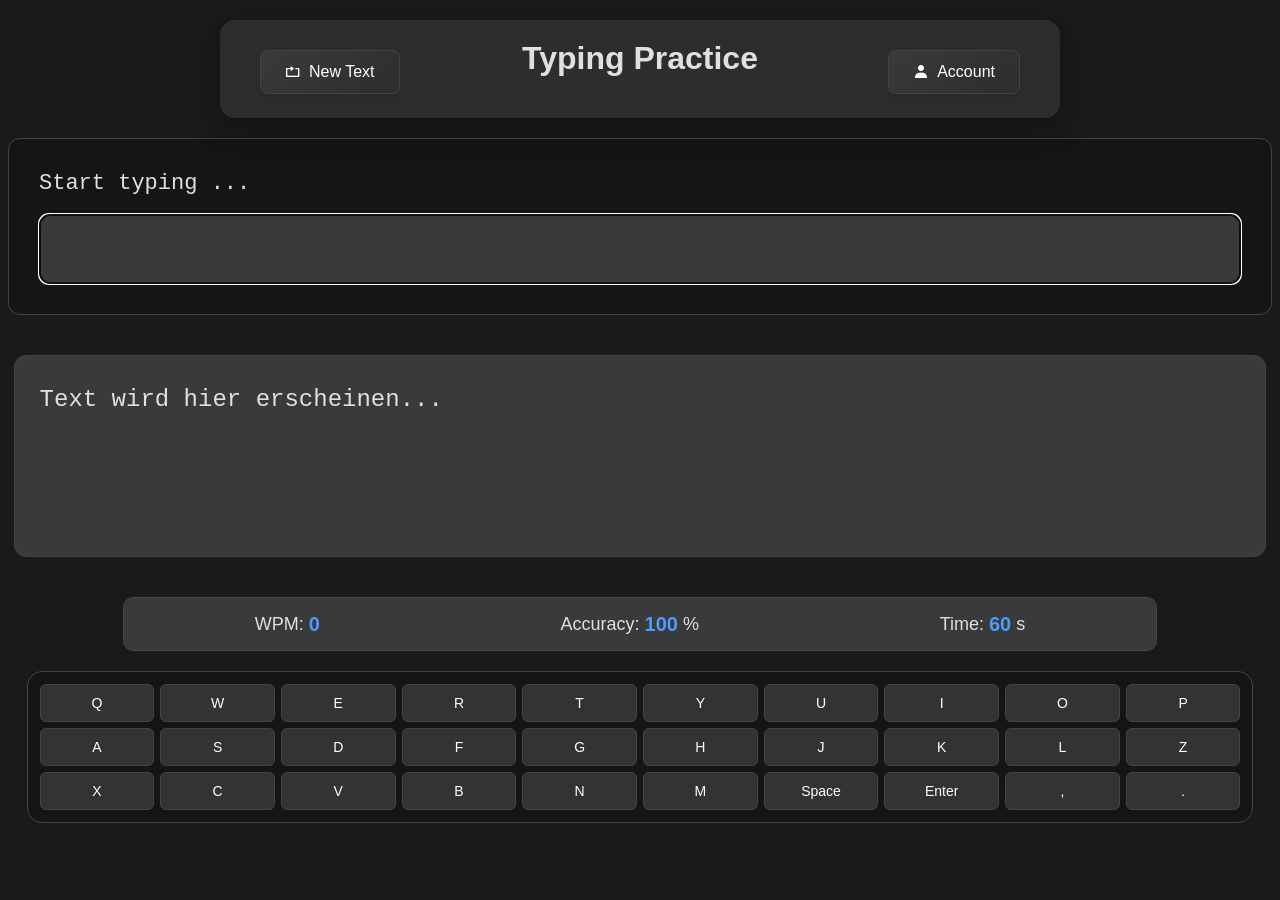
==== index.html @ c9706edd "Update index.html" ====
<link rel="stylesheet" href="style.css">
<link href="https://fonts.googleapis.com/css2?family=Inter:wght@300;400;600&display=swap">
<link href='https://unpkg.com/boxicons@2.1.4/css/boxicons.min.css' rel='stylesheet'>






<!DOCTYPE html>

<html lang="en">
<head>
    <meta charset="UTF-8">
    <meta name="viewport" content="width=device-width, initial-scale=1.0" />
    <title>Typing Practice</title>
    <link rel="stylesheet" href="style.css" />
</head>
<body>
<div id="logo"></div>

 <div class="container">
     <h1 class="title">Typing Practice</h1>
     <div id="top-buttons">
         <button id="new-text-btn"><i class='bx bx-repeat'></i>
             New Text</button>
         <button id="account-btn" onclick="window.location.href='login_page.html'">
             <i class='bx bxs-user'></i>Account</button>
             </div>
     </div>

   <div class="typing-box">
       <p id="text-display">
           Start typing ...
       </p>
       <label for="input-field"></label><input id="input-field" type="text" autocomplete="off" autofocus />
   </div>

<p id="sample-text">Text wird hier erscheinen...</p>
     <div class="stats">
         <div>WPM: <span id="wpm">0</span></div>
         <div>Accuracy: <span id="accuracy">100</span>%</div>
         <div>Time: <span id="time">60</span>s</div>
     </div>

     <div id="keyboard-container">
         <div class="key" data-key="q">Q</div>
         <div class="key" data-key="w">W</div>
         <div class="key" data-key="e">E</div>
         <div class="key" data-key="r">R</div>
         <div class="key" data-key="t">T</div>
         <div class="key" data-key="y">Y</div>
         <div class="key" data-key="u">U</div>
         <div class="key" data-key="i">I</div>
         <div class="key" data-key="o">O</div>
         <div class="key" data-key="p">P</div>
         <div class="key" data-key="a">A</div>
         <div class="key" data-key="s">S</div>
         <div class="key" data-key="d">D</div>
         <div class="key" data-key="f">F</div>
         <div class="key" data-key="g">G</div>
         <div class="key" data-key="h">H</div>
         <div class="key" data-key="j">J</div>
         <div class="key" data-key="k">K</div>
         <div class="key" data-key="l">L</div>
         <div class="key" data-key="z">Z</div>
         <div class="key" data-key="x">X</div>
         <div class="key" data-key="c">C</div>
         <div class="key" data-key="v">V</div>
         <div class="key" data-key="b">B</div>
         <div class="key" data-key="n">N</div>
         <div class="key" data-key="m">M</div>
         <div class="key" data-key=" ">Space</div>
         <div class="key" data-key="enter">Enter</div>
         <div class="key" data-key=",">,</div>
         <div class="key" data-key=".">.</div>
     </div>
<script src="auth.js"></script>
<script src="script.js"></script>
</body>

</html>
---- style.css ----
:root {
    --bg-dark: #1a1a1a;
    --bg-medium: #2d2d2d;
    --bg-light: #3a3a3a;
    --text-primary: #e0e0e0;
    --text-secondary: #a0a0a0;
    --accent: #4a9cff;
    --correct: #4caf50;
    --incorrect: #ff4444;
    --current: #0772ff;
}

body {
    background-color: var(--bg-dark);
    color: var(--text-primary);
    font-family: 'Inter', sans-serif;
}

.container {
    max-width: 800px;
    margin: 20px auto;
    padding: 20px;
    display: flex;
    flex-direction: column;
    gap: 20px;
    background: var(--bg-medium);
    border-radius: 15px;
    box-shadow: 0 10px 30px rgba(0, 0, 0, 0.3);
    position: relative;

}

.title{
    text-align: center;
    margin-top: 0;
    flex-grow: 1;
}

.typing-box {
    background: rgba(0, 0, 0, 0.2);
    border-radius: 12px;
    padding: 30px;
    border: 1px solid #444;
    margin-bottom: 20px;
}
#text-display {
    width: 100%;
    margin: 0 auto 10px auto;
    color: var(--text-primary);
    font-size: 22px;
    text-align: left;
    line-height: 1.4;
    font-family: 'JetBrains Mono', 'Courier', monospace;
    min-height: 35px;
}

#input-field {
    width: 100%;
    height: 70px;
    font-size: 22px;
    background-color: var(--bg-light);
    color: white;
    border: 2px solid #444
    outline: none;
    border-radius: 10px;
    padding: 15px 20px;
    display: block;
    margin: 0 auto;
    transition: border-color 0.2s;

}
#input-field:focus {
    border-color: var(--accent);
}
#keyboard-container {
    display: grid;
    grid-template-columns: repeat(10, 1fr);
    gap: 6px;
    width: 95%;
    margin: 20px auto 0 auto;
    padding: 12px;
    background: rgba(0, 0, 0, 0.2);
    border-radius: 15px;
    border: 1px solid #444;
}

.key {
    background: #333;
    color: white;
    padding: 10px 6px;
    text-align: center;
    border-radius: 6px;
    font-size: 14px;
    user-select: none;
    border: 1px solid #444;
    transition: all 0.1s;

}

.stats {
    text-align: left;
    line-height: 1.6;
    color: var(--text-primary);
    font-size: 18px;
    background: var(--bg-light);
    padding: 10px;
    border-radius: 10px;
    border: 1px solid #444;
    margin: 20px auto;
    width: 80%;
    display: flex;
    justify-content: space-around;
}
.stats div {
    margin-bottom: 0;
    display: flex;

    align-items: center;
    gap: 5px;
}
.stats span {
    color: var(--accent);
    font-weight: 600;
    font-size: 20px;
}
#top-buttons {
    position: absolute;
    top: 30px;
    right: 40px;
    left: 40px;
    display: flex;
    justify-content: space-between;


}

#top-buttons button {
    background: linear-gradient(145deg, #3a3a3a, #2d2d2d);
    color: white;
    border: 1px solid #444;
    padding: 12px 24px;
    border-radius: 8px;
    font-size: 16px;
    cursor: pointer;
    transition: all 0.2s;
    display: flex;
    align-items: center;
    gap: 8px;
    box-shadow: 0 4px 6px rgba(0, 0, 0, 0.1);
}

#top-buttons button:hover {
    background: linear-gradient(145deg, #444, #333);
    border-color: var(--accent);
    transform: translateY(-2px);
    box-shadow: 0 6px rgba(0, 0, 0, 0.1);
}

#top-buttons button:active {
    transform: translateY(0);
}

#sample-text {
    width: 95%;
    margin: 40px auto;
    font-size: 24px;
    color: var(--text-primary);
    text-align: left;
    line-height: 1.6;
    min-height: 150px;
    padding: 25px;
    background: var(--bg-light);
    border-radius: 12px;
    border: 1px solid #444;
    font-family: 'JetBrains Mono', 'Courier', monospace;
    white-space: pre-wrap;
    word-wrap: break-word;
}
.char-correct {
    color: var(--correct);
}
.char-incorrect {
    color: var(--incorrect);
    text-decoration: underline;
}
.char-current {
    background-color: var(--current);
    color: #000;
    padding: 0 2px;
    border-radius: 3px;
}
.key.active {
    background: var(--current);
    color: #000;
    transform: scale(0.95);
}

#logo {
    position: absolute;
    top: 20px;
    left: 40px;
    font-size: 28px;
    font-weight: 700;
    letter-spacing: 1px;
    color: var(--accent);
    text-shadow: 0 2px rgba(0, 0, 0, 0.3);
}
.header-container {
    display: flex;
    justify-content: center;
    align-items: center;
    margin-bottom: 20px;
    position: relative;
}

#new-text-btn {
    margin-right: auto;
}

#account-btn {
    margin-left: auto;
}
---- style.css ----
:root {
    --bg-dark: #1a1a1a;
    --bg-medium: #2d2d2d;
    --bg-light: #3a3a3a;
    --text-primary: #e0e0e0;
    --text-secondary: #a0a0a0;
    --accent: #4a9cff;
    --correct: #4caf50;
    --incorrect: #ff4444;
    --current: #0772ff;
}

body {
    background-color: var(--bg-dark);
    color: var(--text-primary);
    font-family: 'Inter', sans-serif;
}

.container {
    max-width: 800px;
    margin: 20px auto;
    padding: 20px;
    display: flex;
    flex-direction: column;
    gap: 20px;
    background: var(--bg-medium);
    border-radius: 15px;
    box-shadow: 0 10px 30px rgba(0, 0, 0, 0.3);
    position: relative;

}

.title{
    text-align: center;
    margin-top: 0;
    flex-grow: 1;
}

.typing-box {
    background: rgba(0, 0, 0, 0.2);
    border-radius: 12px;
    padding: 30px;
    border: 1px solid #444;
    margin-bottom: 20px;
}
#text-display {
    width: 100%;
    margin: 0 auto 10px auto;
    color: var(--text-primary);
    font-size: 22px;
    text-align: left;
    line-height: 1.4;
    font-family: 'JetBrains Mono', 'Courier', monospace;
    min-height: 35px;
}

#input-field {
    width: 100%;
    height: 70px;
    font-size: 22px;
    background-color: var(--bg-light);
    color: white;
    border: 2px solid #444
    outline: none;
    border-radius: 10px;
    padding: 15px 20px;
    display: block;
    margin: 0 auto;
    transition: border-color 0.2s;

}
#input-field:focus {
    border-color: var(--accent);
}
#keyboard-container {
    display: grid;
    grid-template-columns: repeat(10, 1fr);
    gap: 6px;
    width: 95%;
    margin: 20px auto 0 auto;
    padding: 12px;
    background: rgba(0, 0, 0, 0.2);
    border-radius: 15px;
    border: 1px solid #444;
}

.key {
    background: #333;
    color: white;
    padding: 10px 6px;
    text-align: center;
    border-radius: 6px;
    font-size: 14px;
    user-select: none;
    border: 1px solid #444;
    transition: all 0.1s;

}

.stats {
    text-align: left;
    line-height: 1.6;
    color: var(--text-primary);
    font-size: 18px;
    background: var(--bg-light);
    padding: 10px;
    border-radius: 10px;
    border: 1px solid #444;
    margin: 20px auto;
    width: 80%;
    display: flex;
    justify-content: space-around;
}
.stats div {
    margin-bottom: 0;
    display: flex;

    align-items: center;
    gap: 5px;
}
.stats span {
    color: var(--accent);
    font-weight: 600;
    font-size: 20px;
}
#top-buttons {
    position: absolute;
    top: 30px;
    right: 40px;
    left: 40px;
    display: flex;
    justify-content: space-between;


}

#top-buttons button {
    background: linear-gradient(145deg, #3a3a3a, #2d2d2d);
    color: white;
    border: 1px solid #444;
    padding: 12px 24px;
    border-radius: 8px;
    font-size: 16px;
    cursor: pointer;
    transition: all 0.2s;
    display: flex;
    align-items: center;
    gap: 8px;
    box-shadow: 0 4px 6px rgba(0, 0, 0, 0.1);
}

#top-buttons button:hover {
    background: linear-gradient(145deg, #444, #333);
    border-color: var(--accent);
    transform: translateY(-2px);
    box-shadow: 0 6px rgba(0, 0, 0, 0.1);
}

#top-buttons button:active {
    transform: translateY(0);
}

#sample-text {
    width: 95%;
    margin: 40px auto;
    font-size: 24px;
    color: var(--text-primary);
    text-align: left;
    line-height: 1.6;
    min-height: 150px;
    padding: 25px;
    background: var(--bg-light);
    border-radius: 12px;
    border: 1px solid #444;
    font-family: 'JetBrains Mono', 'Courier', monospace;
    white-space: pre-wrap;
    word-wrap: break-word;
}
.char-correct {
    color: var(--correct);
}
.char-incorrect {
    color: var(--incorrect);
    text-decoration: underline;
}
.char-current {
    background-color: var(--current);
    color: #000;
    padding: 0 2px;
    border-radius: 3px;
}
.key.active {
    background: var(--current);
    color: #000;
    transform: scale(0.95);
}

#logo {
    position: absolute;
    top: 20px;
    left: 40px;
    font-size: 28px;
    font-weight: 700;
    letter-spacing: 1px;
    color: var(--accent);
    text-shadow: 0 2px rgba(0, 0, 0, 0.3);
}
.header-container {
    display: flex;
    justify-content: center;
    align-items: center;
    margin-bottom: 20px;
    position: relative;
}

#new-text-btn {
    margin-right: auto;
}

#account-btn {
    margin-left: auto;
}
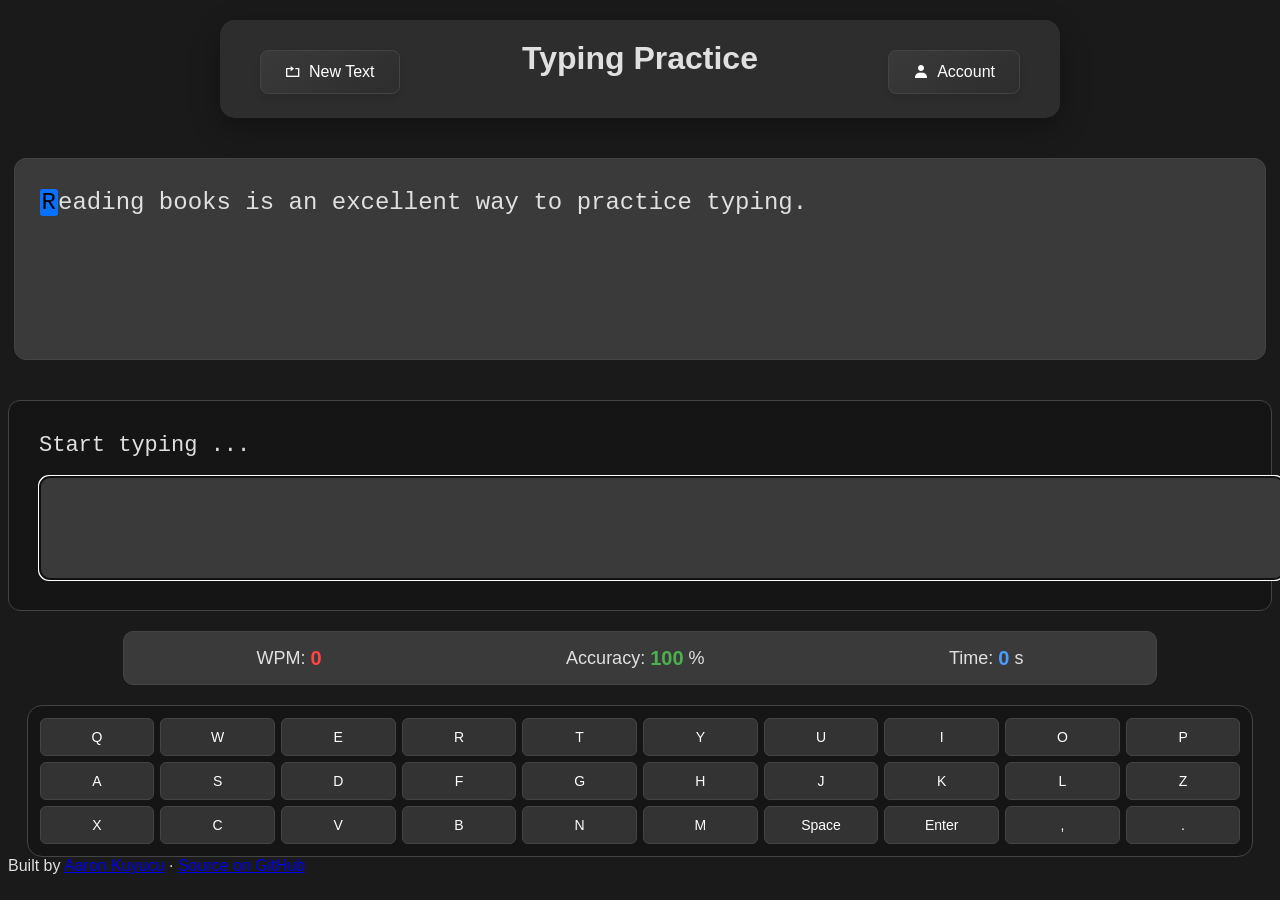
==== commit 17d9a468: "Redesign UI: clean, consistent styling (index.html)" ====
--- a/index.html
+++ b/index.html
@@ -1,49 +1,38 @@
-<link rel="stylesheet" href="style.css">
-<link href="https://fonts.googleapis.com/css2?family=Inter:wght@300;400;600&display=swap">
-<link href='https://unpkg.com/boxicons@2.1.4/css/boxicons.min.css' rel='stylesheet'>
-
-
-
-
-
-
 <!DOCTYPE html>
-
 <html lang="en">
 <head>
     <meta charset="UTF-8">
     <meta name="viewport" content="width=device-width, initial-scale=1.0" />
     <title>Typing Practice</title>
     <link rel="stylesheet" href="style.css" />
+    <link href="https://unpkg.com/boxicons@2.1.4/css/boxicons.min.css" rel="stylesheet">
 </head>
 <body>
 <div id="logo"></div>
 
- <div class="container">
-     <h1 class="title">Typing Practice</h1>
-     <div id="top-buttons">
-         <button id="new-text-btn"><i class='bx bx-repeat'></i>
-             New Text</button>
-         <button id="account-btn" onclick="window.location.href='login_page.html'">
-             <i class='bx bxs-user'></i>Account</button>
-             </div>
-     </div>
+<main class="app">
+    <div class="container">
+        <h1 class="title">Typing Practice</h1>
+        <div id="top-buttons">
+            <button id="new-text-btn"><i class='bx bx-repeat'></i>New Text</button>
+            <button id="account-btn" onclick="window.location.href='login_page.html'"><i class='bx bxs-user'></i>Account</button>
+        </div>
+    </div>
 
-   <div class="typing-box">
-       <p id="text-display">
-           Start typing ...
-       </p>
-       <label for="input-field"></label><input id="input-field" type="text" autocomplete="off" autofocus />
-   </div>
+    <p id="sample-text">Text wird hier erscheinen...</p>
 
-<p id="sample-text">Text wird hier erscheinen...</p>
-     <div class="stats">
-         <div>WPM: <span id="wpm">0</span></div>
-         <div>Accuracy: <span id="accuracy">100</span>%</div>
-         <div>Time: <span id="time">60</span>s</div>
-     </div>
+    <div class="typing-box">
+        <p id="text-display">Start typing ...</p>
+        <label for="input-field"></label><input id="input-field" type="text" autocomplete="off" autofocus />
+    </div>
 
-     <div id="keyboard-container">
+    <div class="stats">
+        <div>WPM: <span id="wpm">0</span></div>
+        <div>Accuracy: <span id="accuracy">100</span>%</div>
+        <div>Time: <span id="time">60</span>s</div>
+    </div>
+
+    <div id="keyboard-container">
          <div class="key" data-key="q">Q</div>
          <div class="key" data-key="w">W</div>
          <div class="key" data-key="e">E</div>
@@ -74,9 +63,14 @@
          <div class="key" data-key="enter">Enter</div>
          <div class="key" data-key=",">,</div>
          <div class="key" data-key=".">.</div>
-     </div>
+    </div>
+</main>
+
+<footer class="footer">
+    Built by <a href="https://github.com/aaronkuy">Aaron Kuyucu</a> · <a href="https://github.com/aaronkuy/typing-trainer">Source on GitHub</a>
+</footer>
+
 <script src="auth.js"></script>
 <script src="script.js"></script>
 </body>
-
 </html>
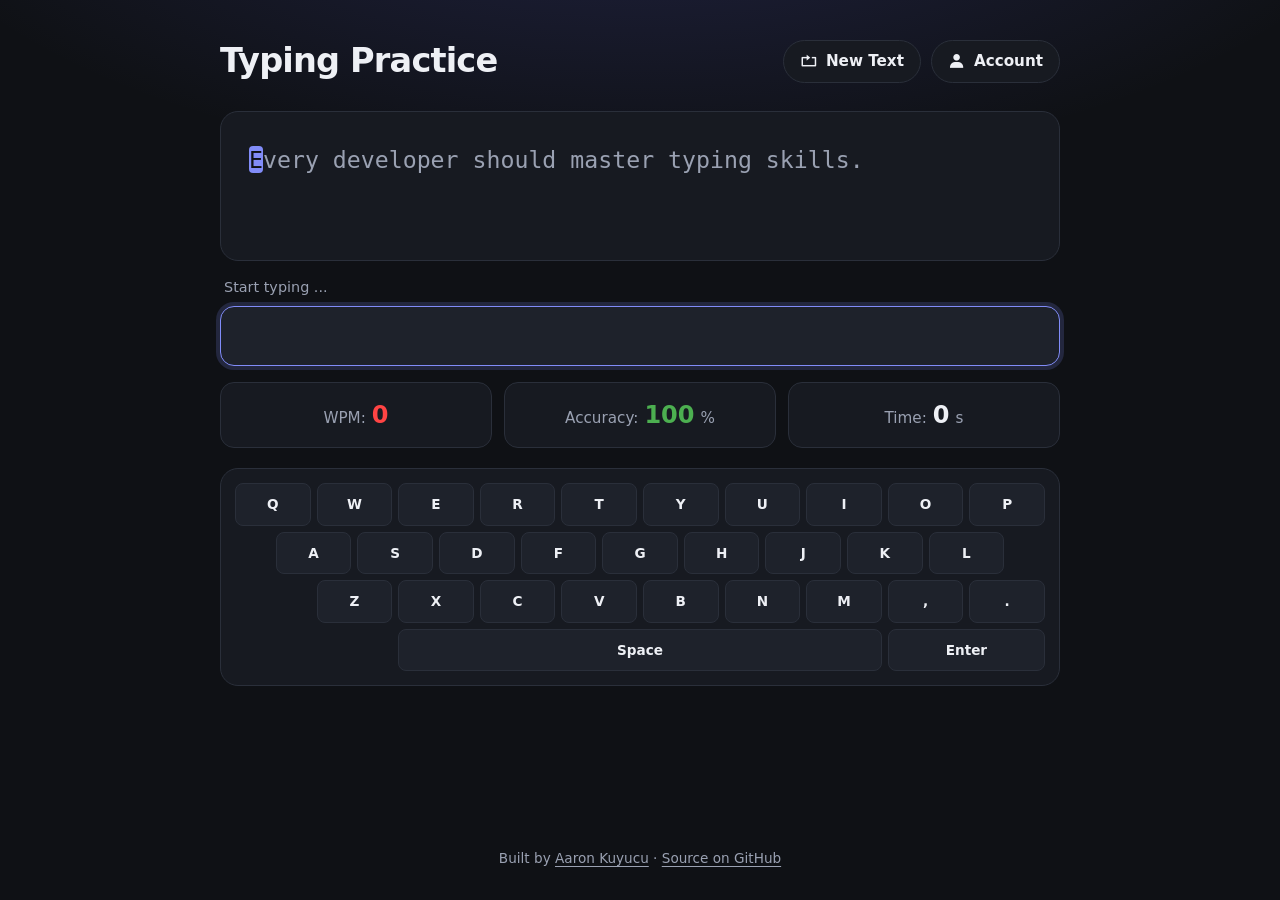
==== commit 9d265452: "fix(ui): translate German placeholder text to English" ====
--- a/index.html
+++ b/index.html
@@ -19,7 +19,7 @@
         </div>
     </div>
 
-    <p id="sample-text">Text wird hier erscheinen...</p>
+    <p id="sample-text">Text will appear here...</p>
 
     <div class="typing-box">
         <p id="text-display">Start typing ...</p>
--- a/style.css
+++ b/style.css
@@ -1,222 +1,274 @@
 :root {
-    --bg-dark: #1a1a1a;
-    --bg-medium: #2d2d2d;
-    --bg-light: #3a3a3a;
-    --text-primary: #e0e0e0;
-    --text-secondary: #a0a0a0;
-    --accent: #4a9cff;
-    --correct: #4caf50;
-    --incorrect: #ff4444;
-    --current: #0772ff;
+    --bg: #0f1115;
+    --surface: #171a21;
+    --surface-2: #1e222b;
+    --line: #2a2f3a;
+    --ink: #eef0f5;
+    --muted: #9aa1b2;
+    --accent: #818cf8;
+    --accent-strong: #6366f1;
+    --correct: #4ade80;
+    --incorrect: #f87171;
+    --radius: 14px;
+}
+
+* {
+    box-sizing: border-box;
 }
 
 body {
-    background-color: var(--bg-dark);
-    color: var(--text-primary);
-    font-family: 'Inter', sans-serif;
-}
+    margin: 0;
+    min-height: 100vh;
+    display: flex;
+    flex-direction: column;
+    font-family: system-ui, -apple-system, "Segoe UI", Roboto, "Helvetica Neue", Arial, sans-serif;
+    line-height: 1.5;
+    color: var(--ink);
+    background:
+        radial-gradient(1100px 480px at 50% -160px, rgba(99, 102, 241, 0.22) 0%, rgba(99, 102, 241, 0) 70%),
+        var(--bg);
+}
+
+button {
+    font: inherit;
+}
+
+#logo {
+    display: none;
+}
+
+.app {
+    width: 100%;
+    max-width: 880px;
+    margin: 0 auto;
+    padding: 40px 20px 24px;
+}
+
+/* Header */
 
 .container {
-    max-width: 800px;
-    margin: 20px auto;
-    padding: 20px;
-    display: flex;
-    flex-direction: column;
-    gap: 20px;
-    background: var(--bg-medium);
-    border-radius: 15px;
-    box-shadow: 0 10px 30px rgba(0, 0, 0, 0.3);
-    position: relative;
-
-}
-
-.title{
-    text-align: center;
-    margin-top: 0;
-    flex-grow: 1;
-}
-
-.typing-box {
-    background: rgba(0, 0, 0, 0.2);
-    border-radius: 12px;
-    padding: 30px;
-    border: 1px solid #444;
-    margin-bottom: 20px;
-}
-#text-display {
-    width: 100%;
-    margin: 0 auto 10px auto;
-    color: var(--text-primary);
-    font-size: 22px;
-    text-align: left;
-    line-height: 1.4;
-    font-family: 'JetBrains Mono', 'Courier', monospace;
-    min-height: 35px;
-}
-
-#input-field {
-    width: 100%;
-    height: 70px;
-    font-size: 22px;
-    background-color: var(--bg-light);
-    color: white;
-    border: 2px solid #444
-    outline: none;
-    border-radius: 10px;
-    padding: 15px 20px;
-    display: block;
-    margin: 0 auto;
-    transition: border-color 0.2s;
-
-}
-#input-field:focus {
-    border-color: var(--accent);
-}
-#keyboard-container {
-    display: grid;
-    grid-template-columns: repeat(10, 1fr);
-    gap: 6px;
-    width: 95%;
-    margin: 20px auto 0 auto;
-    padding: 12px;
-    background: rgba(0, 0, 0, 0.2);
-    border-radius: 15px;
-    border: 1px solid #444;
-}
-
-.key {
-    background: #333;
-    color: white;
-    padding: 10px 6px;
-    text-align: center;
-    border-radius: 6px;
-    font-size: 14px;
-    user-select: none;
-    border: 1px solid #444;
-    transition: all 0.1s;
-
-}
-
-.stats {
-    text-align: left;
-    line-height: 1.6;
-    color: var(--text-primary);
-    font-size: 18px;
-    background: var(--bg-light);
-    padding: 10px;
-    border-radius: 10px;
-    border: 1px solid #444;
-    margin: 20px auto;
-    width: 80%;
-    display: flex;
-    justify-content: space-around;
-}
-.stats div {
-    margin-bottom: 0;
-    display: flex;
-
+    display: flex;
     align-items: center;
-    gap: 5px;
-}
-.stats span {
-    color: var(--accent);
-    font-weight: 600;
-    font-size: 20px;
-}
+    justify-content: space-between;
+    gap: 16px;
+    margin-bottom: 28px;
+}
+
+.title {
+    margin: 0;
+    font-size: clamp(1.6rem, 3.5vw, 2.1rem);
+    line-height: 1.1;
+    letter-spacing: -0.025em;
+}
+
 #top-buttons {
-    position: absolute;
-    top: 30px;
-    right: 40px;
-    left: 40px;
-    display: flex;
-    justify-content: space-between;
-
-
+    display: flex;
+    gap: 10px;
 }
 
 #top-buttons button {
-    background: linear-gradient(145deg, #3a3a3a, #2d2d2d);
-    color: white;
-    border: 1px solid #444;
-    padding: 12px 24px;
-    border-radius: 8px;
-    font-size: 16px;
-    cursor: pointer;
-    transition: all 0.2s;
     display: flex;
     align-items: center;
     gap: 8px;
-    box-shadow: 0 4px 6px rgba(0, 0, 0, 0.1);
+    padding: 9px 16px;
+    border: 1px solid var(--line);
+    border-radius: 999px;
+    background: var(--surface);
+    color: var(--ink);
+    font-size: 0.95rem;
+    font-weight: 600;
+    cursor: pointer;
+    transition: border-color 0.15s ease, background 0.15s ease;
 }
 
 #top-buttons button:hover {
-    background: linear-gradient(145deg, #444, #333);
     border-color: var(--accent);
-    transform: translateY(-2px);
-    box-shadow: 0 6px rgba(0, 0, 0, 0.1);
-}
-
-#top-buttons button:active {
-    transform: translateY(0);
-}
+    background: var(--surface-2);
+}
+
+#top-buttons button i {
+    font-size: 1.1rem;
+}
+
+/* Text to type */
 
 #sample-text {
-    width: 95%;
-    margin: 40px auto;
-    font-size: 24px;
-    color: var(--text-primary);
-    text-align: left;
-    line-height: 1.6;
+    margin: 0 0 16px;
+    padding: 28px;
     min-height: 150px;
-    padding: 25px;
-    background: var(--bg-light);
-    border-radius: 12px;
-    border: 1px solid #444;
-    font-family: 'JetBrains Mono', 'Courier', monospace;
+    background: var(--surface);
+    border: 1px solid var(--line);
+    border-radius: 18px;
+    color: var(--muted);
+    font-family: ui-monospace, "SF Mono", "JetBrains Mono", Menlo, Consolas, monospace;
+    font-size: 1.45rem;
+    line-height: 1.7;
     white-space: pre-wrap;
     word-wrap: break-word;
 }
+
 .char-correct {
     color: var(--correct);
 }
+
 .char-incorrect {
     color: var(--incorrect);
     text-decoration: underline;
-}
+    text-underline-offset: 4px;
+}
+
 .char-current {
-    background-color: var(--current);
-    color: #000;
-    padding: 0 2px;
-    border-radius: 3px;
-}
+    border-radius: 4px;
+    background: var(--accent);
+    color: #0f1115;
+}
+
+/* Input */
+
+.typing-box {
+    margin-bottom: 16px;
+}
+
+#text-display {
+    margin: 0 0 8px 4px;
+    color: var(--muted);
+    font-size: 0.9rem;
+}
+
+#input-field {
+    display: block;
+    width: 100%;
+    height: 60px;
+    padding: 0 20px;
+    border: 1px solid var(--line);
+    border-radius: 14px;
+    outline: none;
+    background: var(--surface-2);
+    color: var(--ink);
+    font-family: ui-monospace, "SF Mono", "JetBrains Mono", Menlo, Consolas, monospace;
+    font-size: 1.2rem;
+    transition: border-color 0.15s ease, box-shadow 0.15s ease;
+}
+
+#input-field:focus {
+    border-color: var(--accent);
+    box-shadow: 0 0 0 4px rgba(129, 140, 248, 0.18);
+}
+
+/* Stats */
+
+.stats {
+    display: grid;
+    grid-template-columns: repeat(3, 1fr);
+    gap: 12px;
+    margin-bottom: 20px;
+}
+
+.stats div {
+    display: flex;
+    align-items: baseline;
+    justify-content: center;
+    gap: 6px;
+    padding: 14px;
+    background: var(--surface);
+    border: 1px solid var(--line);
+    border-radius: var(--radius);
+    color: var(--muted);
+    font-size: 0.95rem;
+}
+
+.stats span {
+    color: var(--ink);
+    font-size: 1.5rem;
+    font-weight: 700;
+    font-variant-numeric: tabular-nums;
+}
+
+/* Keyboard */
+
+#keyboard-container {
+    display: grid;
+    grid-template-columns: repeat(20, 1fr);
+    gap: 6px;
+    padding: 14px;
+    background: var(--surface);
+    border: 1px solid var(--line);
+    border-radius: 18px;
+}
+
+.key {
+    grid-column: span 2;
+    padding: 10px 0;
+    background: var(--surface-2);
+    border: 1px solid var(--line);
+    border-radius: 8px;
+    color: var(--ink);
+    font-size: 0.85rem;
+    font-weight: 600;
+    text-align: center;
+    user-select: none;
+    transition: background 0.1s ease, transform 0.1s ease, color 0.1s ease;
+}
+
+.key[data-key="a"] {
+    grid-column: 2 / span 2;
+}
+
+.key[data-key="z"] {
+    grid-column: 3 / span 2;
+}
+
+.key[data-key=" "],
+.key[data-key="enter"] {
+    order: 1;
+}
+
+.key[data-key=" "] {
+    grid-column: 5 / span 12;
+}
+
+.key[data-key="enter"] {
+    grid-column: span 4;
+}
+
 .key.active {
-    background: var(--current);
-    color: #000;
+    background: var(--accent);
+    border-color: var(--accent);
+    color: #0f1115;
     transform: scale(0.95);
 }
 
-#logo {
-    position: absolute;
-    top: 20px;
-    left: 40px;
-    font-size: 28px;
-    font-weight: 700;
-    letter-spacing: 1px;
-    color: var(--accent);
-    text-shadow: 0 2px rgba(0, 0, 0, 0.3);
-}
-.header-container {
-    display: flex;
-    justify-content: center;
-    align-items: center;
-    margin-bottom: 20px;
-    position: relative;
-}
-
-#new-text-btn {
-    margin-right: auto;
-}
-
-#account-btn {
-    margin-left: auto;
-}+/* Footer */
+
+.footer {
+    margin-top: auto;
+    padding: 24px 20px 32px;
+    text-align: center;
+    font-size: 0.85rem;
+    color: var(--muted);
+}
+
+.footer a {
+    color: inherit;
+    text-underline-offset: 3px;
+}
+
+.footer a:hover {
+    color: var(--ink);
+}
+
+@media (max-width: 640px) {
+    .container {
+        flex-direction: column;
+        align-items: flex-start;
+    }
+
+    #sample-text {
+        font-size: 1.15rem;
+        padding: 20px;
+    }
+
+    .key {
+        font-size: 0.7rem;
+    }
+}
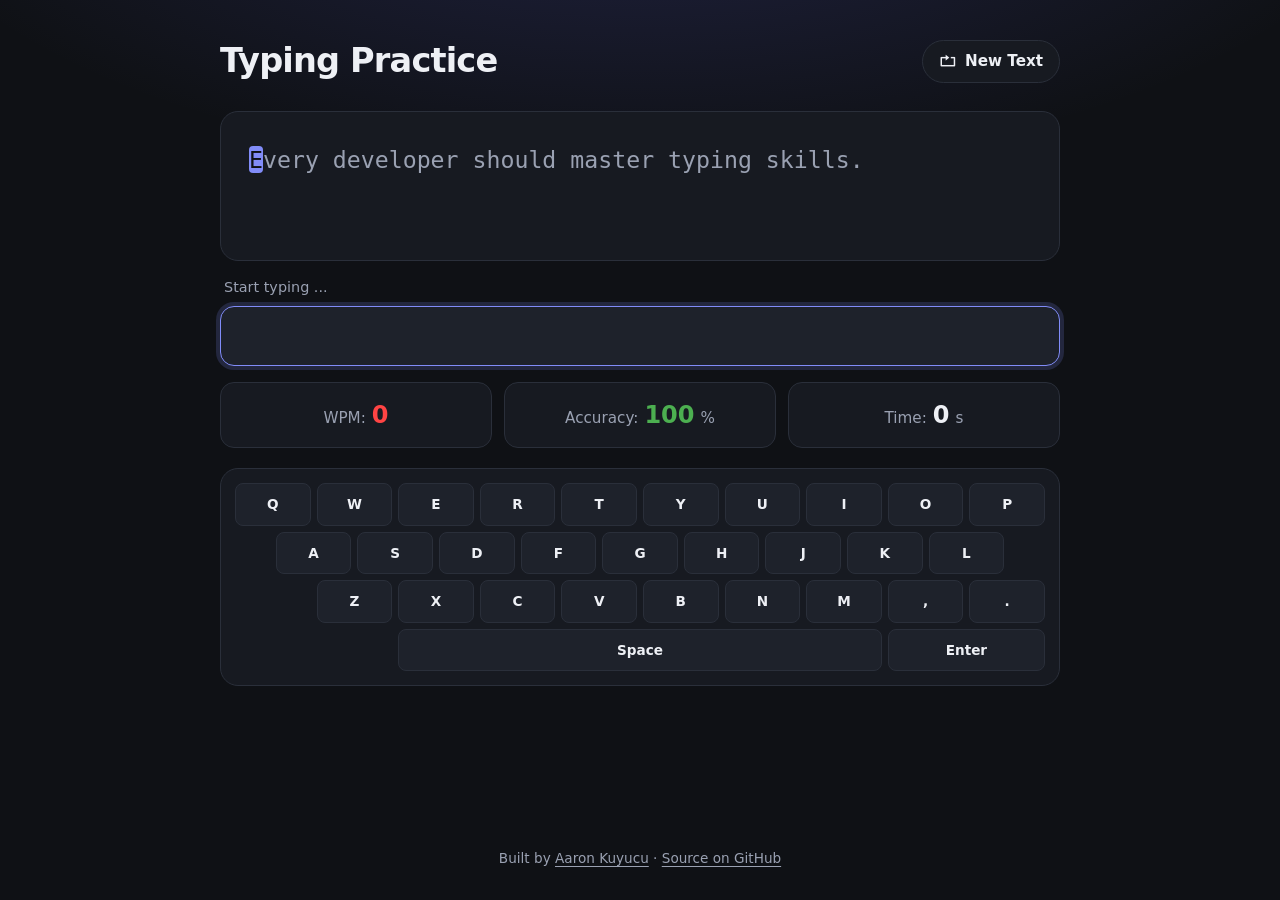
==== commit 1d1a7590: "fix: remove the account pages that never worked The log-in and sign-up forms had no submit handler a" ====
--- a/index.html
+++ b/index.html
@@ -15,7 +15,6 @@
         <h1 class="title">Typing Practice</h1>
         <div id="top-buttons">
             <button id="new-text-btn"><i class='bx bx-repeat'></i>New Text</button>
-            <button id="account-btn" onclick="window.location.href='login_page.html'"><i class='bx bxs-user'></i>Account</button>
         </div>
     </div>
 
@@ -70,7 +69,6 @@
     Built by <a href="https://github.com/aaronkuy">Aaron Kuyucu</a> · <a href="https://github.com/aaronkuy/typing-trainer">Source on GitHub</a>
 </footer>
 
-<script src="auth.js"></script>
 <script src="script.js"></script>
 </body>
 </html>
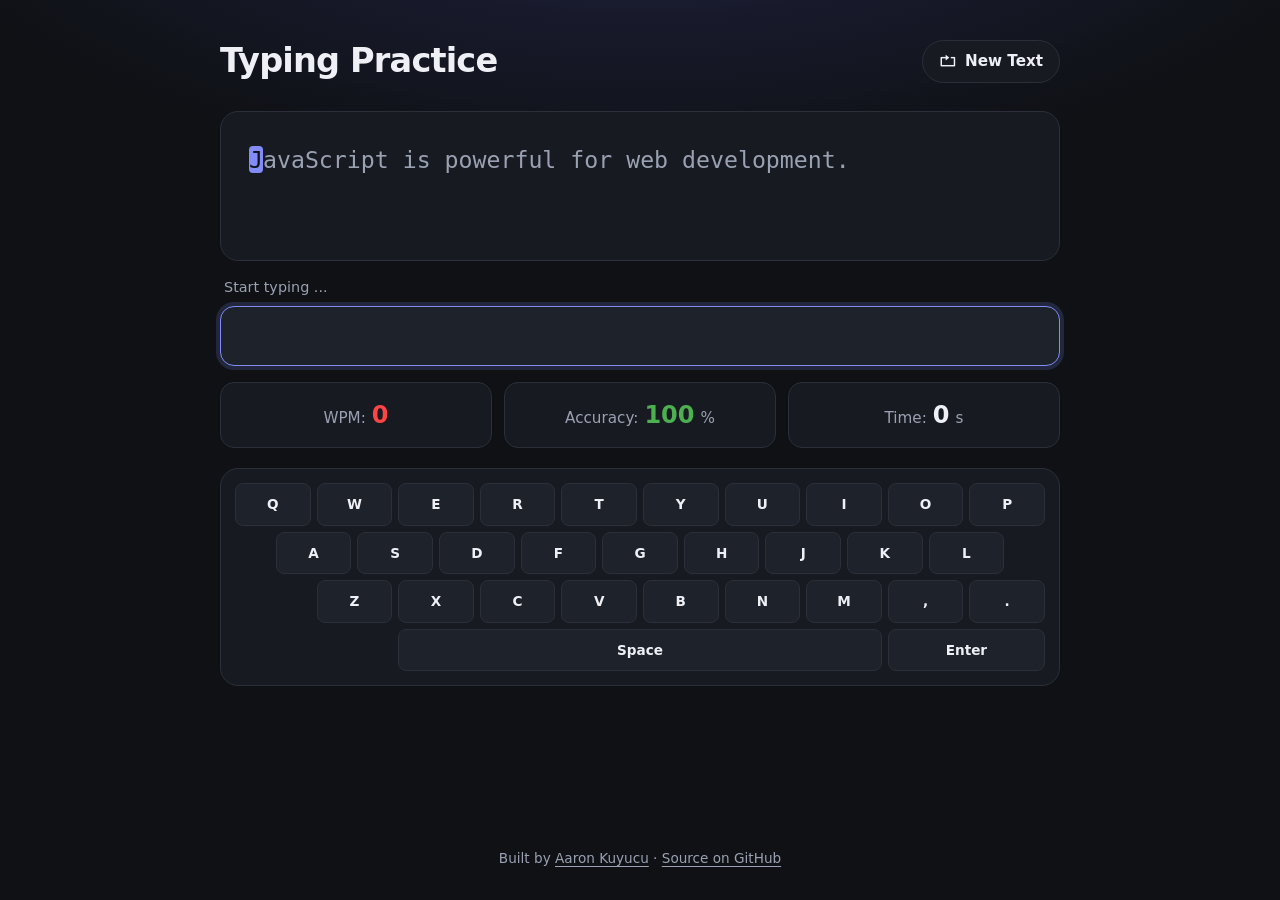
==== commit 837ce76a: "fix: count accuracy per keystroke so it cannot exceed 100% Backspace used to lower totalChars but no" ====
--- a/index.html
+++ b/index.html
@@ -69,6 +69,7 @@
     Built by <a href="https://github.com/aaronkuy">Aaron Kuyucu</a> · <a href="https://github.com/aaronkuy/typing-trainer">Source on GitHub</a>
 </footer>
 
+<script src="stats.js"></script>
 <script src="script.js"></script>
 </body>
 </html>
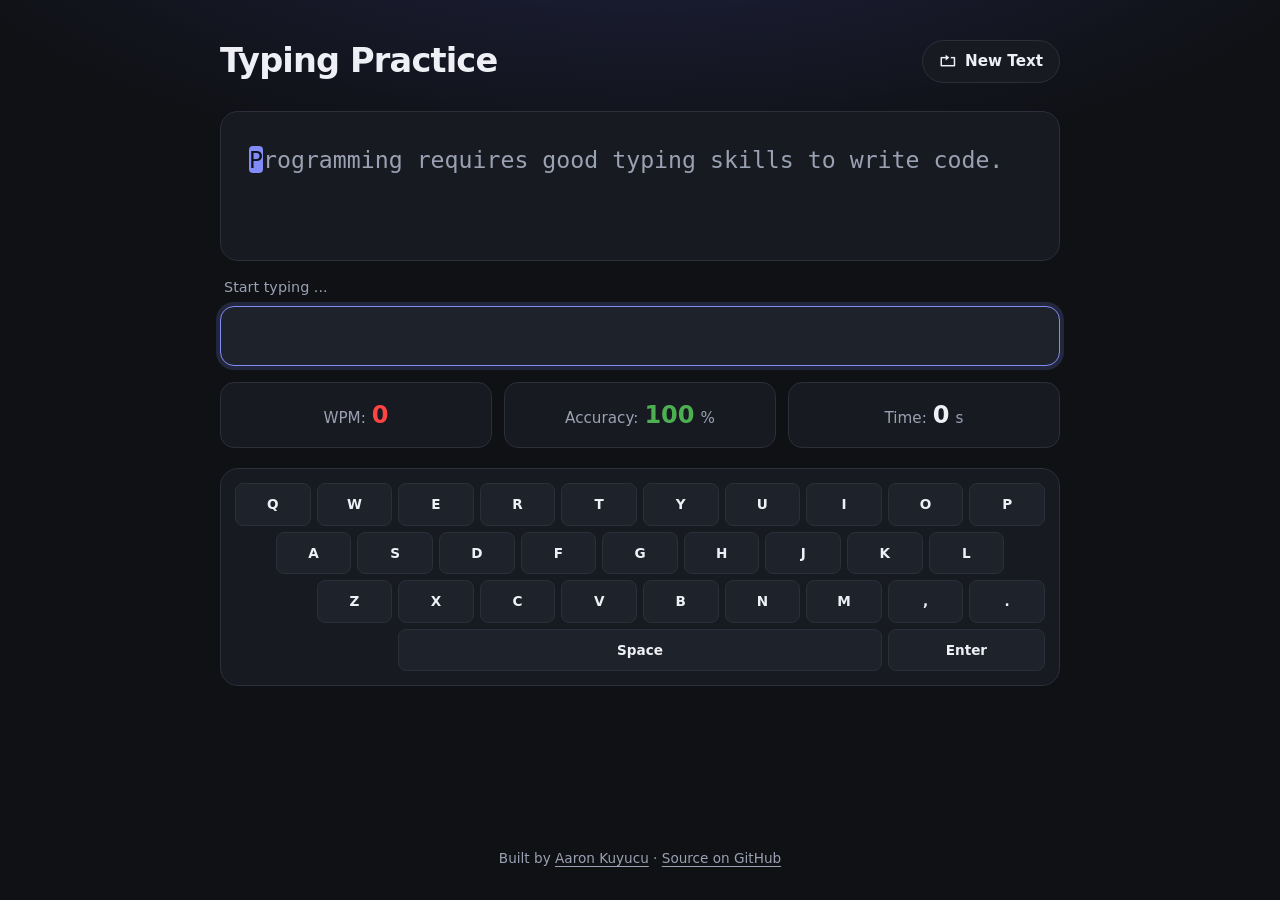
==== commit 66da6e2a: "fix: show 0 seconds in the markup before the script runs The time counts up from 0; the 60 in the HT" ====
--- a/index.html
+++ b/index.html
@@ -28,7 +28,7 @@
     <div class="stats">
         <div>WPM: <span id="wpm">0</span></div>
         <div>Accuracy: <span id="accuracy">100</span>%</div>
-        <div>Time: <span id="time">60</span>s</div>
+        <div>Time: <span id="time">0</span>s</div>
     </div>
 
     <div id="keyboard-container">
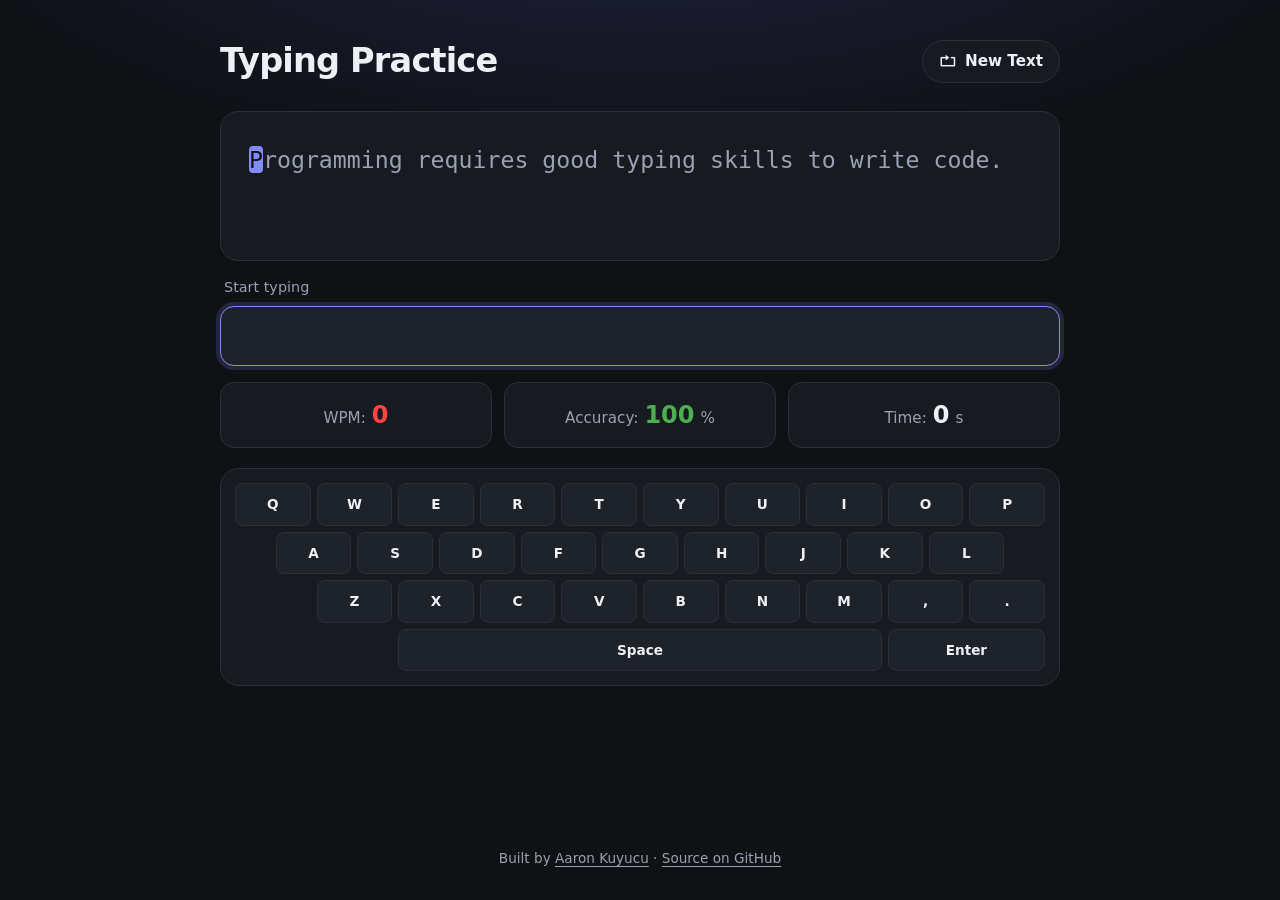
==== commit d789518c: "fix: label the input field and drop the unused logo element The hint above the input was a paragraph" ====
--- a/index.html
+++ b/index.html
@@ -8,8 +8,6 @@
     <link href="https://unpkg.com/boxicons@2.1.4/css/boxicons.min.css" rel="stylesheet">
 </head>
 <body>
-<div id="logo"></div>
-
 <main class="app">
     <div class="container">
         <h1 class="title">Typing Practice</h1>
@@ -21,8 +19,8 @@
     <p id="sample-text">Text will appear here...</p>
 
     <div class="typing-box">
-        <p id="text-display">Start typing ...</p>
-        <label for="input-field"></label><input id="input-field" type="text" autocomplete="off" autofocus />
+        <label id="text-display" for="input-field">Start typing</label>
+        <input id="input-field" type="text" autocomplete="off" autocapitalize="off" spellcheck="false" autofocus />
     </div>
 
     <div class="stats">
--- a/style.css
+++ b/style.css
@@ -33,10 +33,6 @@
     font: inherit;
 }
 
-#logo {
-    display: none;
-}
-
 .app {
     width: 100%;
     max-width: 880px;
@@ -130,6 +126,7 @@
 }
 
 #text-display {
+    display: block;
     margin: 0 0 8px 4px;
     color: var(--muted);
     font-size: 0.9rem;
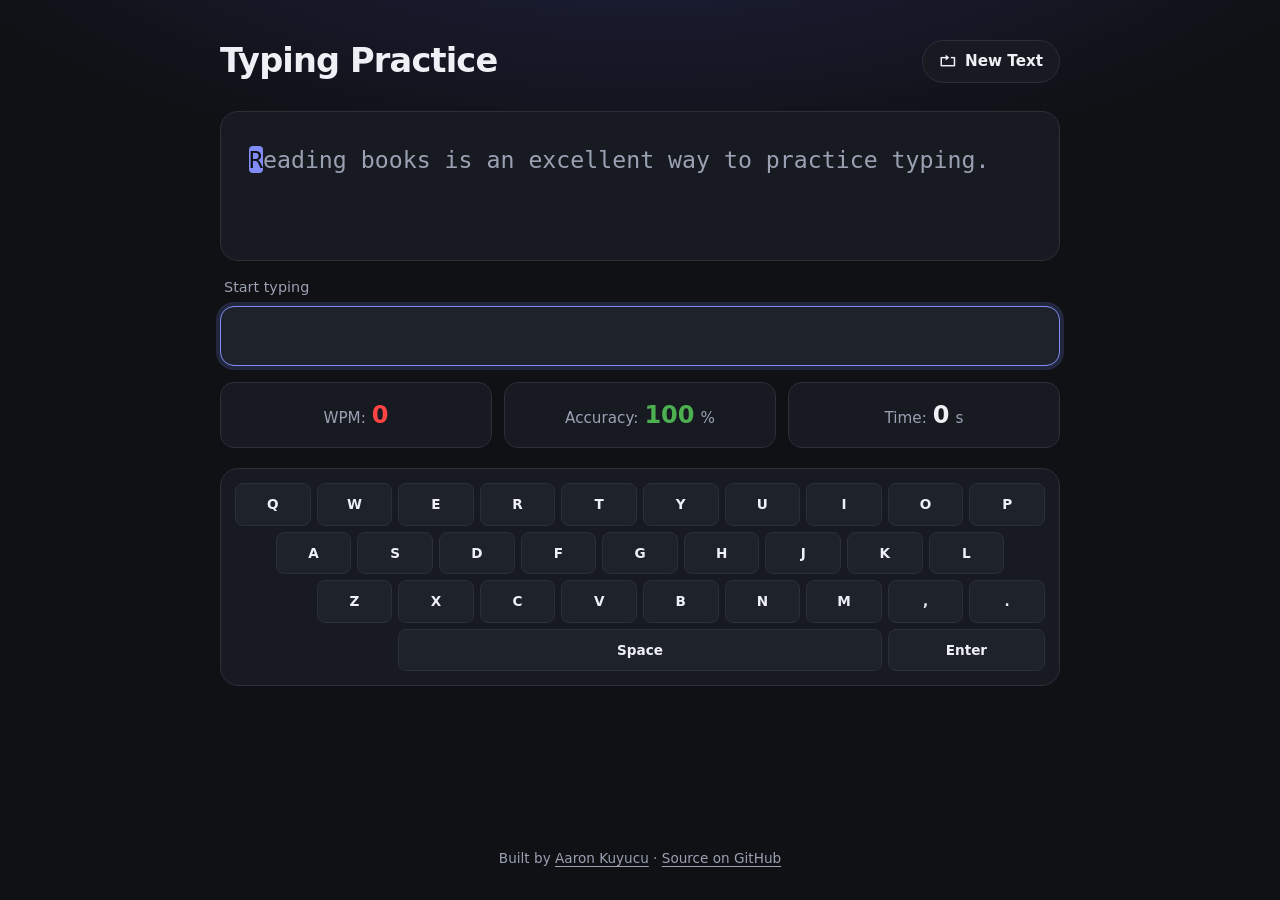
==== commit fab5621e: "fix: add a favicon so the page no longer requests a missing one Closes #5" ====
--- a/index.html
+++ b/index.html
@@ -4,6 +4,7 @@
     <meta charset="UTF-8">
     <meta name="viewport" content="width=device-width, initial-scale=1.0" />
     <title>Typing Practice</title>
+    <link rel="icon" href="favicon.svg" type="image/svg+xml" />
     <link rel="stylesheet" href="style.css" />
     <link href="https://unpkg.com/boxicons@2.1.4/css/boxicons.min.css" rel="stylesheet">
 </head>
